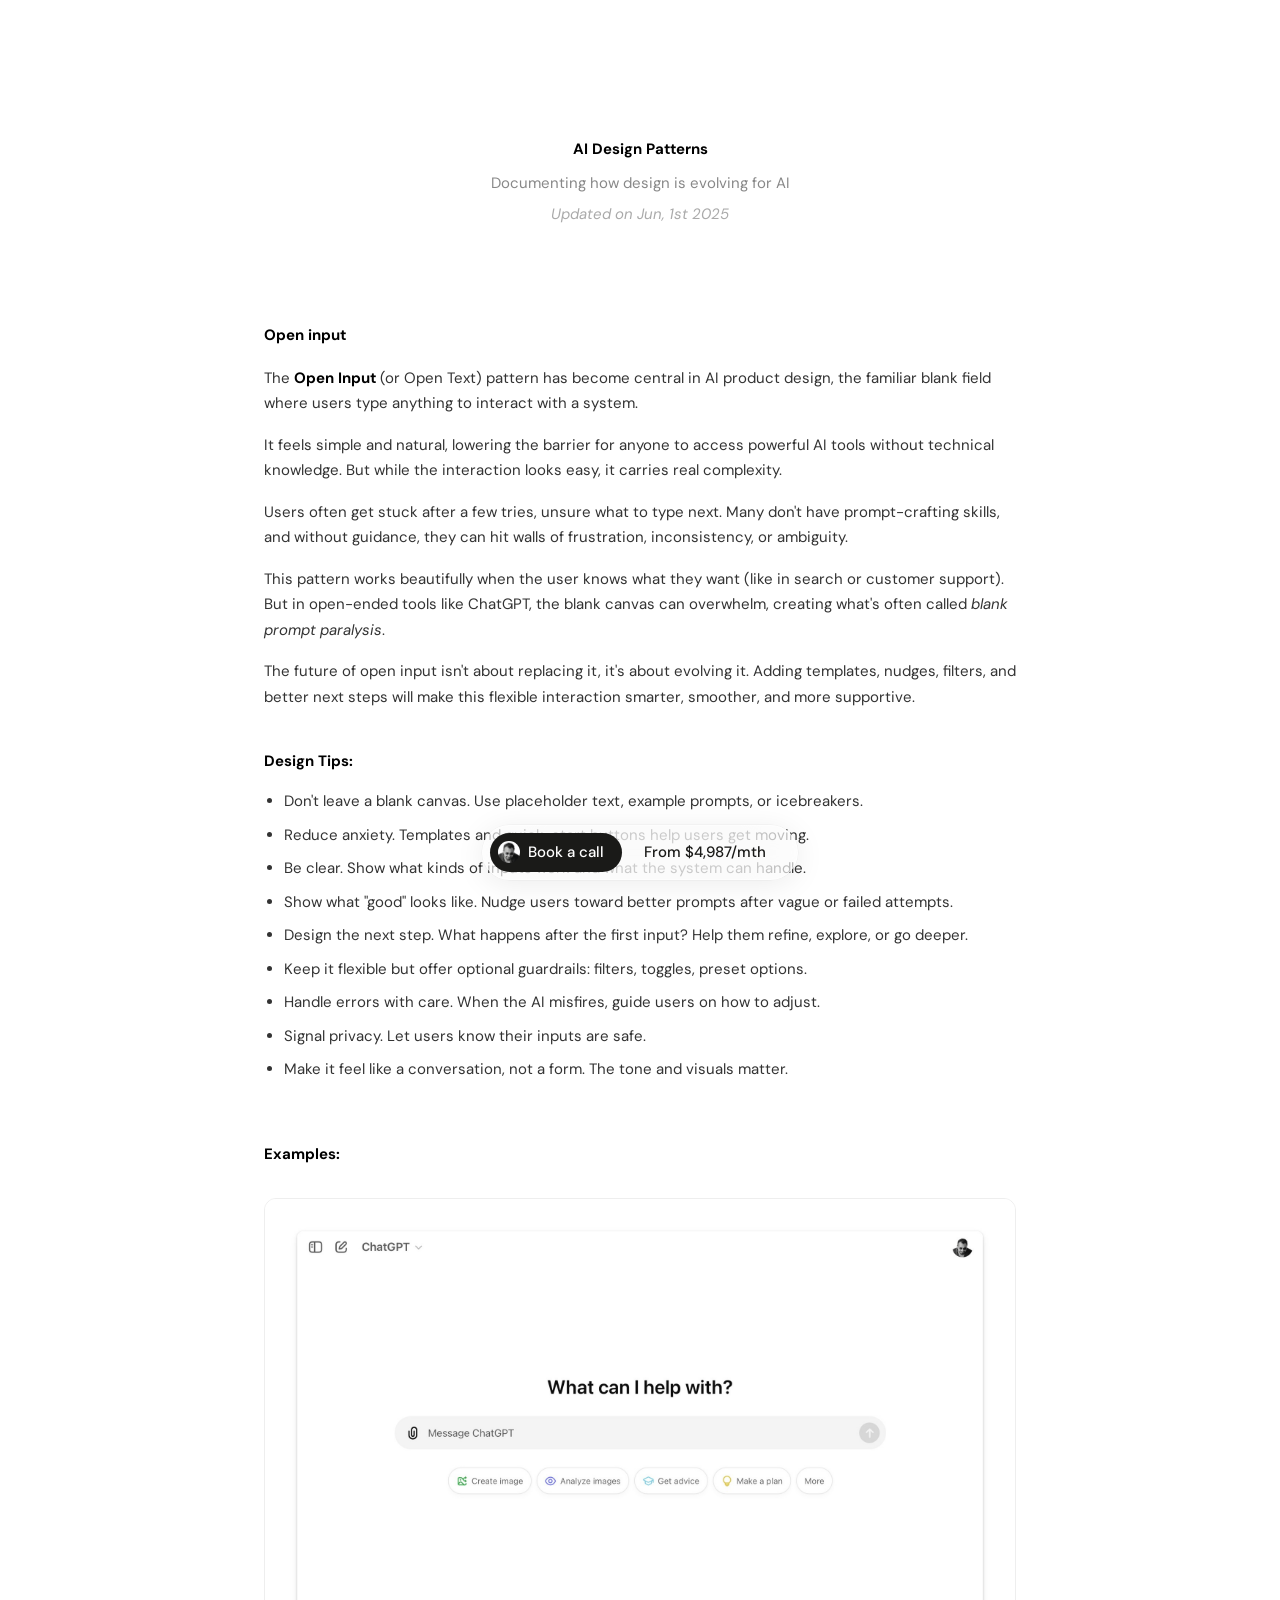
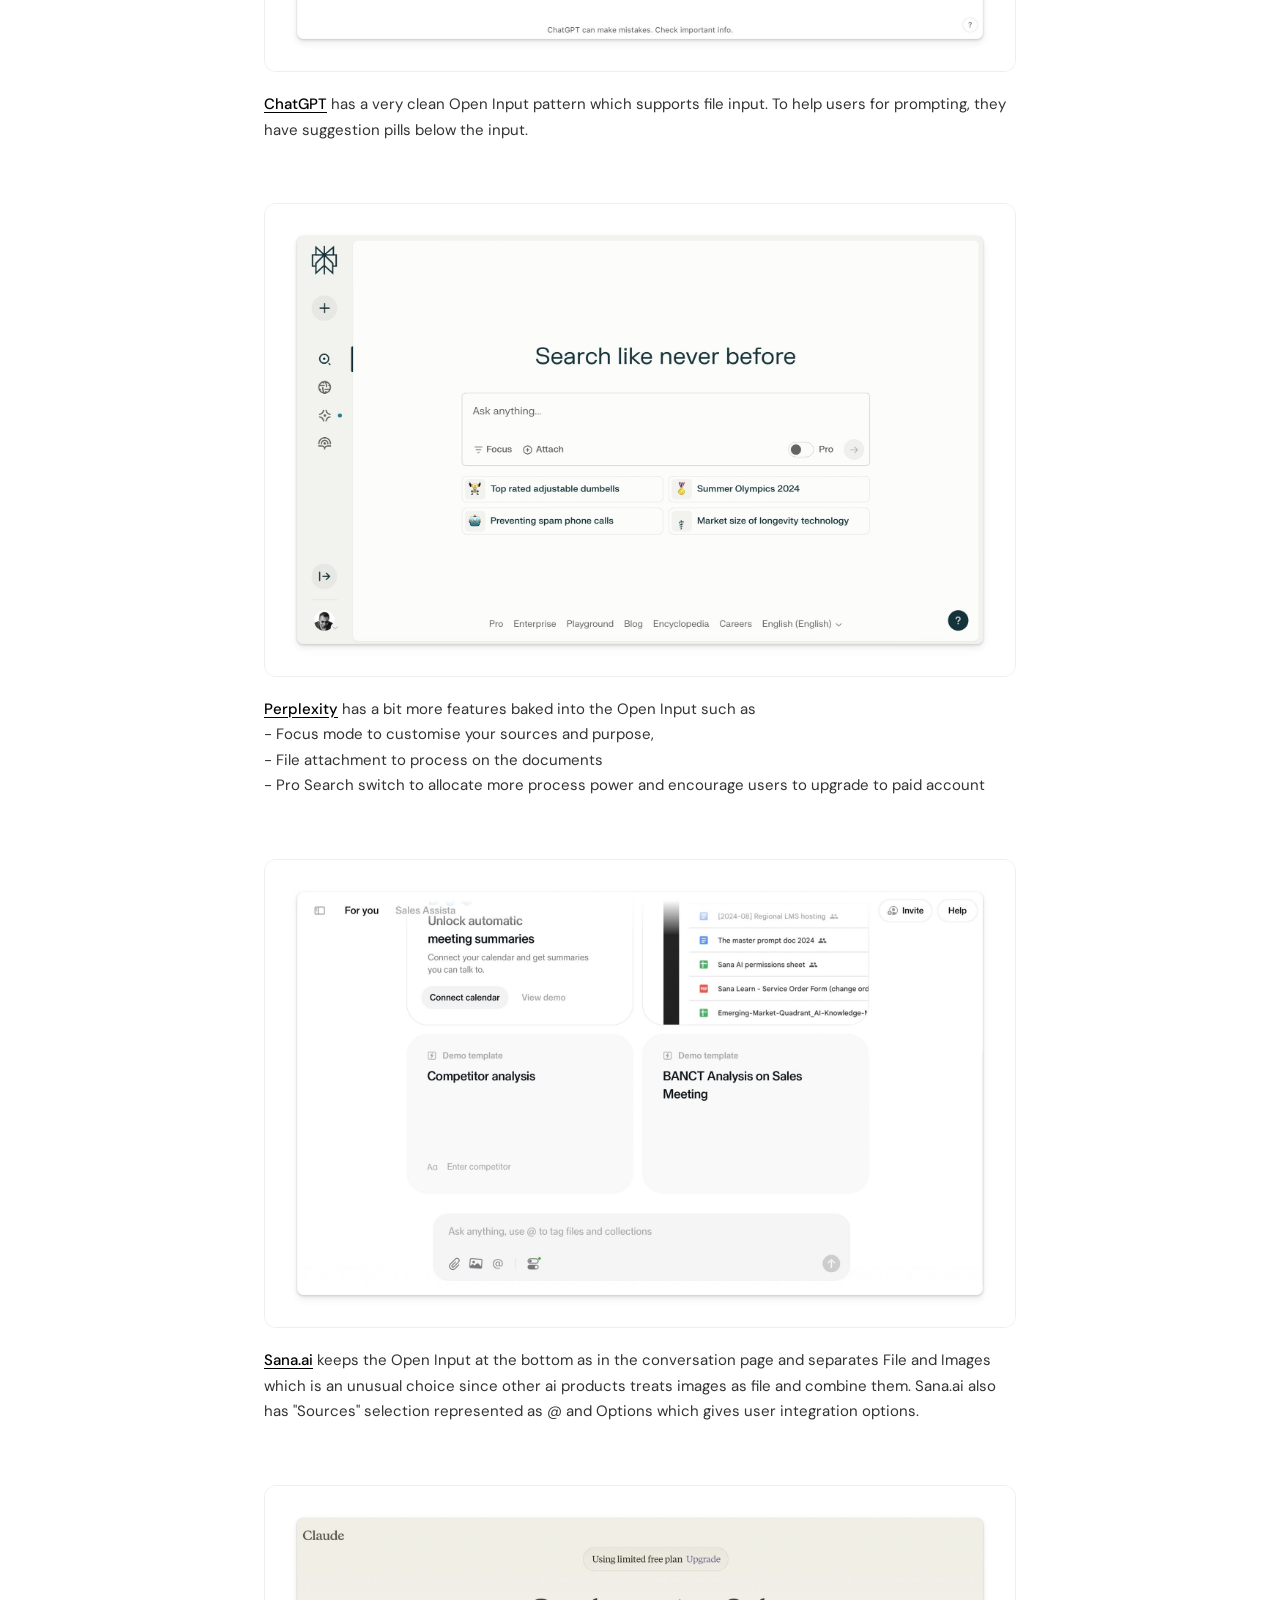
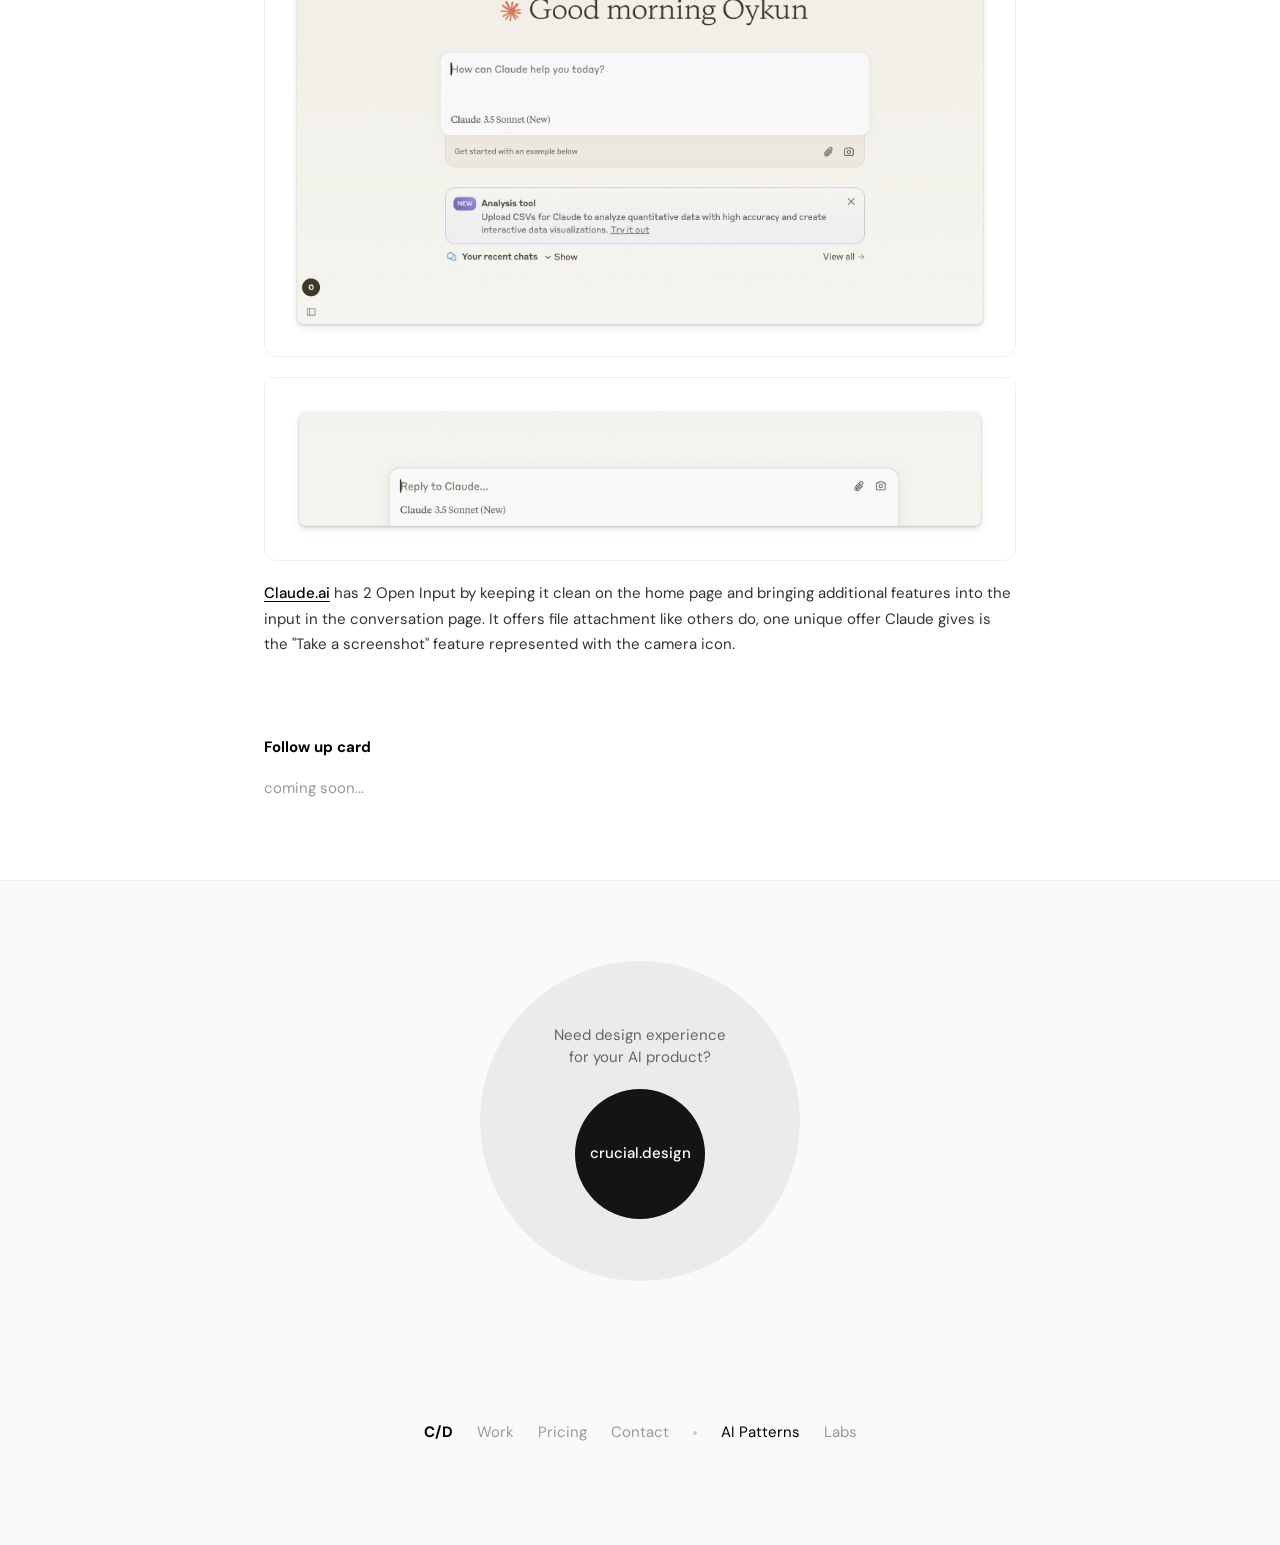
==== ai/index.html @ bb3d1899 "Add deck page and AI design patterns page - Create /deck with all 15 portfolio slides, pricing CTA, " ====
<!DOCTYPE html>
<html lang="en">
<head>
  <meta charset="UTF-8">
  <meta name="viewport" content="width=device-width, initial-scale=1.0">
  <title>AI Design Patterns — Crucial.Design</title>
  <meta name="description" content="Documenting how design is evolving for AI. Design patterns, tips, and examples from the best AI products.">

  <!-- Open Graph -->
  <meta property="og:title" content="AI Design Patterns — Crucial.Design">
  <meta property="og:description" content="Documenting how design is evolving for AI. Design patterns, tips, and examples from the best AI products.">
  <meta property="og:type" content="article">
  <meta property="og:url" content="https://crucial.design/ai">

  <!-- Twitter Card -->
  <meta name="twitter:card" content="summary_large_image">
  <meta name="twitter:title" content="AI Design Patterns — Crucial.Design">
  <meta name="twitter:description" content="Documenting how design is evolving for AI. Design patterns, tips, and examples from the best AI products.">

  <link rel="icon" type="image/jpeg" href="../images/avatar.jpg">

  <link rel="preconnect" href="https://fonts.googleapis.com">
  <link rel="preconnect" href="https://fonts.gstatic.com" crossorigin>
  <link href="https://fonts.googleapis.com/css2?family=DM+Sans:ital,opsz,wght@0,9..40,300;0,9..40,400;0,9..40,500;1,9..40,300;1,9..40,400;1,9..40,500&display=swap" rel="stylesheet">

  <link rel="stylesheet" href="../style.css">
  <link rel="stylesheet" href="../ai-patterns.css">
</head>
<body>

  <!-- ============ Navigation ============ -->
  <nav class="nav" id="nav">
    <div class="nav-inner">
      <a href="https://cal.com/crucialdesign/15min" target="_blank" rel="noopener" class="nav-cta-pill"><img src="../images/avatar.jpg" alt="" class="nav-avatar">Book a call</a>
      <a href="/#flow" class="nav-cta-pill nav-cta-secondary">From $4,987/mth</a>
    </div>
  </nav>

  <!-- ============ Article Header ============ -->
  <section class="article-hero">
    <div class="container-narrow">
      <h1 class="article-title fade-in">AI Design Patterns</h1>
      <p class="article-subtitle fade-in">Documenting how design is evolving for AI</p>
      <p class="article-date fade-in"><em>Updated on Jun, 1st 2025</em></p>
    </div>
  </section>

  <!-- ============ Article Content ============ -->
  <article class="article-content">
    <div class="container-mid">

      <!-- Open Input Pattern -->
      <section class="pattern-section fade-in">
        <h2 class="pattern-title">Open input</h2>

        <div class="pattern-body">
          <p>The <strong>Open Input</strong> (or Open Text) pattern has become central in AI product design, the familiar blank field where users type anything to interact with a system.</p>

          <p>It feels simple and natural, lowering the barrier for anyone to access powerful AI tools without technical knowledge. But while the interaction looks easy, it carries real complexity.</p>

          <p>Users often get stuck after a few tries, unsure what to type next. Many don't have prompt-crafting skills, and without guidance, they can hit walls of frustration, inconsistency, or ambiguity.</p>

          <p>This pattern works beautifully when the user knows what they want (like in search or customer support). But in open-ended tools like ChatGPT, the blank canvas can overwhelm, creating what's often called <em>blank prompt paralysis</em>.</p>

          <p>The future of open input isn't about replacing it, it's about evolving it. Adding templates, nudges, filters, and better next steps will make this flexible interaction smarter, smoother, and more supportive.</p>
        </div>

        <div class="pattern-tips">
          <h3 class="tips-title">Design Tips:</h3>
          <ul>
            <li>Don't leave a blank canvas. Use placeholder text, example prompts, or icebreakers.</li>
            <li>Reduce anxiety. Templates and quick-start buttons help users get moving.</li>
            <li>Be clear. Show what kinds of inputs work and what the system can handle.</li>
            <li>Show what "good" looks like. Nudge users toward better prompts after vague or failed attempts.</li>
            <li>Design the next step. What happens after the first input? Help them refine, explore, or go deeper.</li>
            <li>Keep it flexible but offer optional guardrails: filters, toggles, preset options.</li>
            <li>Handle errors with care. When the AI misfires, guide users on how to adjust.</li>
            <li>Signal privacy. Let users know their inputs are safe.</li>
            <li>Make it feel like a conversation, not a form. The tone and visuals matter.</li>
          </ul>
        </div>

        <div class="pattern-examples">
          <h3 class="examples-title">Examples:</h3>

          <div class="example-item fade-in">
            <div class="example-image">
              <img src="../images/ai/chatgpt.jpg" alt="ChatGPT Open Input interface" loading="lazy">
            </div>
            <p class="example-caption"><a href="https://chatgpt.com/" target="_blank" rel="noopener" class="example-link">ChatGPT</a> has a very clean Open Input pattern which supports file input. To help users for prompting, they have suggestion pills below the input.</p>
          </div>

          <div class="example-item fade-in">
            <div class="example-image">
              <img src="../images/ai/perplexity.jpg" alt="Perplexity Open Input interface" loading="lazy">
            </div>
            <p class="example-caption"><a href="https://www.perplexity.ai/" target="_blank" rel="noopener" class="example-link">Perplexity</a> has a bit more features baked into the Open Input such as
              <br>- Focus mode to customise your sources and purpose,
              <br>- File attachment to process on the documents
              <br>- Pro Search switch to allocate more process power and encourage users to upgrade to paid account</p>
          </div>

          <div class="example-item fade-in">
            <div class="example-image">
              <img src="../images/ai/sana.jpg" alt="Sana.ai Open Input interface" loading="lazy">
            </div>
            <p class="example-caption"><a href="https://sana.ai/" target="_blank" rel="noopener" class="example-link">Sana.ai</a> keeps the Open Input at the bottom as in the conversation page and separates File and Images which is an unusual choice since other ai products treats images as file and combine them. Sana.ai also has "Sources" selection represented as @ and Options which gives user integration options.</p>
          </div>

          <div class="example-item fade-in">
            <div class="example-image">
              <img src="../images/ai/claude-home.jpg" alt="Claude.ai home page Open Input" loading="lazy">
            </div>
            <div class="example-image">
              <img src="../images/ai/claude-conversation.jpg" alt="Claude.ai conversation page Open Input" loading="lazy">
            </div>
            <p class="example-caption"><a href="https://claude.ai/" target="_blank" rel="noopener" class="example-link">Claude.ai</a> has 2 Open Input by keeping it clean on the home page and bringing additional features into the input in the conversation page. It offers file attachment like others do, one unique offer Claude gives is the "Take a screenshot" feature represented with the camera icon.</p>
          </div>
        </div>
      </section>

      <!-- Follow up card -->
      <section class="pattern-section fade-in">
        <h2 class="pattern-title">Follow up card</h2>
        <p class="pattern-coming-soon">coming soon...</p>
      </section>

    </div>
  </article>

  <!-- ============ CTA Circle ============ -->
  <section class="ai-cta">
    <div class="ai-cta-circle fade-in">
      <p class="ai-cta-text">Need design experience<br>for your AI product?</p>
      <a href="/" class="ai-cta-button">crucial.design</a>
    </div>
  </section>

  <!-- ============ Footer Nav ============ -->
  <footer class="ai-footer">
    <div class="ai-footer-inner fade-in">
      <a href="/" class="ai-footer-link ai-footer-logo">C/D</a>
      <a href="/#work" class="ai-footer-link">Work</a>
      <a href="/#flow" class="ai-footer-link">Pricing</a>
      <a href="https://cal.com/crucialdesign/15min" target="_blank" rel="noopener" class="ai-footer-link">Contact</a>
      <span class="ai-footer-separator"></span>
      <a href="/ai" class="ai-footer-link ai-footer-active">AI Patterns</a>
      <a href="/" class="ai-footer-link">Labs</a>
    </div>
  </footer>

  <script src="../main.js"></script>

</body>
</html>
---- style.css ----
/* ========================================
   Reset & Base
   ======================================== */
*, *::before, *::after {
  margin: 0;
  padding: 0;
  box-sizing: border-box;
}

h1, h2, h3, h4, h5, h6 {
  font-size: inherit;
  font-weight: inherit;
}

html {
  scroll-behavior: smooth;
  -webkit-font-smoothing: antialiased;
  -moz-osx-font-smoothing: grayscale;
  overflow-x: hidden;
}

body {
  font-family: 'DM Sans', -apple-system, BlinkMacSystemFont, sans-serif;
  font-size: 15px;
  line-height: 1.55;
  color: #1A1A18;
  background-color: #fff;
}

img {
  display: block;
  max-width: 100%;
  height: auto;
}

a {
  color: inherit;
  text-decoration: none;
}

/* ========================================
   Layout
   ======================================== */
.container-narrow {
  max-width: 600px;
  margin: 0 auto;
  padding: 0 24px;
}

.container-wide {
  max-width: 1100px;
  margin: 0 auto;
  padding: 0 24px;
}

.container-mid {
  max-width: 800px;
  margin: 0 auto;
  padding: 0 24px;
}


/* ========================================
   Typography
   ======================================== */
.section-label {
  text-transform: uppercase;
  letter-spacing: 0.12em;
  color: #999;
  margin-bottom: 20px;
}

.section-heading {
  font-weight: 700;
  line-height: 1.7;
  margin-bottom: 16px;
}

.muted {
  color: #777;
}

.accent {
  color: #C8451B;
}

/* ========================================
   Divider
   ======================================== */
.divider {
  border: none;
  border-top: 1px solid #eee;
  margin: 0;
}

/* ========================================
   Scroll Animation
   ======================================== */
.fade-in {
  opacity: 0;
  transform: translateY(8px);
  transition: opacity 0.8s ease, transform 0.8s ease;
}

.fade-in.visible {
  opacity: 1;
  transform: translateY(0);
}

/* ========================================
   Navigation
   ======================================== */
.nav {
  position: fixed;
  bottom: 20px;
  left: 50%;
  transform: translateX(-50%);
  z-index: 100;
  background: rgba(255, 255, 255, 0.55);
  backdrop-filter: blur(40px) saturate(180%);
  -webkit-backdrop-filter: blur(40px) saturate(180%);
  border: 1px solid rgba(255, 255, 255, 0.45);
  border-radius: 100px;
  box-shadow:
    0 0 0 0.5px rgba(0, 0, 0, 0.05),
    0 4px 30px rgba(0, 0, 0, 0.08);
  transition: transform 0.4s ease, opacity 0.4s ease;
}

.nav-hidden {
  transform: translateX(-50%) translateY(calc(100% + 40px));
  opacity: 0;
  pointer-events: none;
}

.nav-inner {
  padding: 7px;
  display: flex;
  align-items: center;
  gap: 4px;
}

.nav-avatar {
  width: 22px;
  height: 22px;
  border-radius: 50%;
  margin-right: 8px;
  vertical-align: middle;
}

.nav-cta-pill {
  padding: 8px 18px 8px 8px;
  background: #1A1A18;
  color: #fff;
  border-radius: 100px;
  transition: opacity 0.2s ease;
  white-space: nowrap;
  display: inline-flex;
  align-items: center;
  font-weight: 500;
  flex-shrink: 0;
}

.nav-cta-pill:hover {
  opacity: 0.85;
}

.nav-cta-secondary {
  background: transparent;
  color: #1A1A18;
  padding: 8px 24px 8px 18px;
}

.nav-cta-secondary:hover {
  opacity: 0.6;
}

/* ========================================
   Hero
   ======================================== */
.hero {
  padding: 180px 0 140px;
}

.hero-image {
  margin-top: 120px;
  max-width: 800px;
}

.hero-image img {
  width: 100%;
  border-radius: 12px;
}

.hero-label {
  color: #000;
  margin-bottom: 20px;
}

.hero-headline {
  font-weight: 700;
  line-height: 1.45;
  margin-bottom: 20px;
  color: #000;
}

.hero-headline em {
  font-style: italic;
}

.hero-sub {
  line-height: 1.45;
  color: #000;
  margin-bottom: 20px;
}

.btn-primary {
  display: inline-block;
  padding: 12px 32px;
  background: #1A1A18;
  color: #fff;
  font-family: inherit;
  border: 1px solid #1A1A18;
  border-radius: 100px;
  cursor: pointer;
  transition: opacity 0.2s ease;
}

.btn-primary:hover {
  opacity: 0.85;
}

.btn-secondary {
  display: inline-block;
  padding: 12px 32px;
  background: transparent;
  color: #555;
  font-family: inherit;
  border: 1px solid #ddd;
  border-radius: 100px;
  cursor: pointer;
  transition: border-color 0.2s ease, color 0.2s ease;
}

.btn-secondary:hover {
  border-color: #1A1A18;
  color: #1A1A18;
}

.btn-accent {
  display: inline-block;
  padding: 12px 32px;
  background: #C8451B;
  color: #fff;
  font-family: inherit;
  border: 1px solid #C8451B;
  border-radius: 100px;
  cursor: pointer;
  transition: opacity 0.2s ease;
}

.btn-accent:hover {
  opacity: 0.85;
}

.hero-byline {
  color: #888;
  font-style: italic;
  margin-top: 12px;
  line-height: 1.5;
}

.hero-avatar {
  display: block;
  margin-top: 32px;
}

.hero-avatar img {
  width: 56px;
  height: 56px;
  border-radius: 50%;
  transition: transform 0.3s ease;
}

.hero-avatar:hover img {
  transform: scale(1.1) rotate(3deg);
}

.hero-byline a {
  color: #888;
  text-decoration: underline;
  text-underline-offset: 3px;
  transition: color 0.2s ease;
}

.hero-byline a:hover {
  color: #1A1A18;
}

/* ========================================
   Selected Work
   ======================================== */
.work {
  padding: 120px 0;
}

.work-intro {
  margin-bottom: 100px;
}

.project {
  margin-bottom: 120px;
}

.project:last-child {
  margin-bottom: 0;
}

.project-info {
  max-width: 600px;
  margin: 0 auto 40px;
  padding: 0 24px;
}

.project-info p {
  color: #555;
  line-height: 1.7;
}

.project-info strong {
  font-weight: 700;
  color: #1A1A18;
}

.project-info strong a {
  text-decoration: underline;
  text-underline-offset: 3px;
}

/* Project image card */
.project-card {
  max-width: 1100px;
  margin: 0 auto;
  padding: 0 24px;
}

.project-card-inner {
  display: flex;
  flex-direction: column;
  gap: 40px;
}

.project-card-inner img {
  width: 100%;
  border-radius: 12px;
}

.others-intro {
  color: #999;
  margin-bottom: 12px;
}

.others-intro strong {
  color: #1A1A18;
  font-weight: 700;
}

/* ========================================
   Flow / How I Work
   ======================================== */
.flow {
  padding: 120px 0;
}

.flow-timeline {
  position: relative;
}

.flow-step {
  display: flex;
  gap: 20px;
  padding-bottom: 24px;
  position: relative;
}

.flow-step:last-child {
  padding-bottom: 0;
}

.flow-step::before {
  content: '';
  position: absolute;
  left: 3px;
  top: 0;
  bottom: 0;
  width: 1px;
  background: #ddd;
}

.flow-step:first-child::before {
  top: 38px;
}

.flow-step:last-child::before {
  bottom: auto;
  height: 38px;
}

.flow-dot {
  width: 7px;
  height: 7px;
  border-radius: 50%;
  background: #000;
  flex-shrink: 0;
  margin-top: 35px;
  position: relative;
  z-index: 1;
}

.flow-card {
  flex: 1;
  padding: 28px 0;
}

.flow-plan-box {
  border: 1px solid #ddd;
  border-radius: 12px;
  padding: 24px 28px;
  margin-bottom: 12px;
}

.flow-plan-box:first-of-type {
  margin-top: 8px;
}

.flow-plan-box:last-of-type {
  margin-bottom: 0;
}

.flow-title {
  color: #000;
  font-weight: 400;
  margin-bottom: 40px;
  line-height: 1.55;
}

.flow-name {
  font-weight: 700;
  color: #000;
  margin-bottom: 8px;
}

.flow-body {
  color: #000;
  line-height: 1.55;
}

.flow-body p {
  margin-bottom: 8px;
}

.flow-body p:last-child {
  margin-bottom: 0;
}

.flow-cta {
  margin-top: 20px;
}

.flow-good-for {
  margin-top: 16px;
  color: #888;
  font-style: italic;
}

.flow-optional {
  color: #888;
  font-style: italic;
}

.final-cta .flow-step:last-child::after {
  content: '';
  position: absolute;
  left: 2px;
  top: 46px;
  width: 2px;
  height: 80px;
  background: repeating-linear-gradient(
    to bottom,
    #ddd 0px,
    #ddd 4px,
    transparent 4px,
    transparent 8px
  );
  mask-image: linear-gradient(to bottom, black, transparent);
  -webkit-mask-image: linear-gradient(to bottom, black, transparent);
}

/* Plan options within flow card */
.flow-plans {
  margin-top: 16px;
}

.flow-plan {
  padding: 20px 0;
  border-bottom: 1px dashed #eee;
}

.flow-plan:first-child {
  padding-top: 0;
}

.flow-plan:last-child {
  border-bottom: none;
  padding-bottom: 0;
}

.flow-plan-header {
  display: flex;
  justify-content: space-between;
  align-items: baseline;
  margin-bottom: 4px;
}

.flow-plan-name {
  font-weight: 700;
  color: #000;
}

.flow-plan-price {
  font-weight: 700;
  color: #000;
}

.flow-plan-desc {
  color: #000;
  margin-bottom: 12px;
}

.flow-plan-subtle {
  color: #000;
}

.flow-link {
  color: #000;
  text-decoration: underline;
  text-underline-offset: 3px;
  transition: color 0.2s ease;
}

.flow-link:hover {
  color: #555;
}

.flow-note {
  margin-top: 20px;
  color: #888;
  font-style: italic;
}

.flow-oneoff {
  margin-top: 24px;
  color: #1A1A18;
}

/* ========================================
   Final CTA
   ======================================== */
.final-cta {
  padding: 120px 0 180px;
}

.final-cta .section-heading {
  margin-bottom: 12px;
}

.final-cta-sub {
  color: #777;
  line-height: 1.7;
  margin-bottom: 40px;
}

.final-cta-buttons {
  display: flex;
  gap: 16px;
  flex-wrap: wrap;
  margin-bottom: 32px;
}

.final-cta-contact {
  color: #999;
}

.final-cta-contact a {
  color: #777;
  text-decoration: underline;
  text-underline-offset: 3px;
  transition: color 0.2s ease;
}

.final-cta-contact a:hover {
  color: #1A1A18;
}

/* ========================================
   Footer
   ======================================== */
.footer {
  padding: 80px 0 100px;
}

.footer-inner {
  max-width: 600px;
  margin: 0 auto;
  padding: 0 24px 0 51px;
}

.footer-bio {
  max-width: 360px;
}

.footer-bio p {
  margin-bottom: 16px;
}

.footer-bio p:last-child {
  margin-bottom: 0;
}

.footer-avatar {
  display: block;
  margin-top: 32px;
}

.footer-avatar img {
  width: 56px;
  height: 56px;
  border-radius: 50%;
  transition: transform 0.3s ease;
}

.footer-avatar:hover img {
  transform: scale(1.1) rotate(3deg);
}

.footer-name {
  margin-top: 16px;
  line-height: 1.55;
}

.footer-links {
  display: flex;
  gap: 24px;
  margin-top: 24px;
}

.footer-links a {
  color: #888;
  transition: color 0.2s ease;
}

.footer-links a:hover {
  color: #1A1A18;
}

/* ========================================
   Responsive
   ======================================== */
@media (max-width: 768px) {
  .nav-inner {
    padding: 7px 14px 7px 7px;
  }

  .footer-inner {
    padding: 0 24px;
  }

  .footer-links {
    flex-wrap: wrap;
  }

  .hero {
    padding: 120px 0 100px;
  }

  .pricing-cards {
    grid-template-columns: 1fr;
  }

  .phase {
    gap: 20px;
  }

  .final-cta-buttons {
    flex-direction: column;
    align-items: center;
  }

  .final-cta-buttons .btn-accent,
  .final-cta-buttons .btn-secondary {
    width: 100%;
    max-width: 280px;
    text-align: center;
  }

}
---- ai-patterns.css ----
/* ========================================
   AI Design Patterns - Article Page
   ======================================== */

/* Article Hero */
.article-hero {
  padding: 140px 0 60px;
  text-align: center;
}

.article-title {
  font-weight: 700;
  line-height: 1.3;
  color: #000;
  margin-bottom: 12px;
}

.article-subtitle {
  color: #888;
  margin-bottom: 8px;
}

.article-date {
  color: #aaa;
}

/* Article Content */
.article-content {
  padding: 40px 0 80px;
}

.pattern-section {
  margin-bottom: 80px;
}

.pattern-section:last-child {
  margin-bottom: 0;
}

.pattern-title {
  font-weight: 700;
  line-height: 1.3;
  color: #000;
  margin-bottom: 20px;
}

.pattern-body p {
  color: #333;
  line-height: 1.7;
  margin-bottom: 16px;
}

.pattern-body p:last-child {
  margin-bottom: 0;
}

.pattern-body strong {
  font-weight: 700;
  color: #000;
}

.pattern-body em {
  font-style: italic;
}

.pattern-coming-soon {
  color: #999;
}

/* Design Tips */
.pattern-tips {
  margin-top: 40px;
}

.tips-title {
  font-weight: 700;
  color: #000;
  margin-bottom: 16px;
}

.pattern-tips ul {
  list-style: disc;
  padding-left: 20px;
}

.pattern-tips li {
  color: #333;
  line-height: 1.7;
  margin-bottom: 8px;
}

.pattern-tips li:last-child {
  margin-bottom: 0;
}

/* Examples */
.pattern-examples {
  margin-top: 60px;
}

.examples-title {
  font-weight: 700;
  color: #000;
  margin-bottom: 32px;
}

.example-item {
  margin-bottom: 60px;
}

.example-item:last-child {
  margin-bottom: 0;
}

.example-image {
  margin-bottom: 20px;
}

.example-image img {
  width: 100%;
  border-radius: 12px;
  border: 1px solid #eee;
}

.example-caption {
  color: #333;
  line-height: 1.7;
}

.example-link {
  color: #000;
  text-decoration: underline;
  text-underline-offset: 3px;
  font-weight: 500;
  transition: color 0.2s ease;
}

.example-link:hover {
  color: #555;
}

/* CTA Circle */
.ai-cta {
  padding: 80px 0 100px;
  border-top: 1px solid #eee;
  background: #fafafa;
}

.ai-cta-circle {
  width: 320px;
  height: 320px;
  border-radius: 50%;
  background: #ebebeb;
  margin: 0 auto;
  display: flex;
  flex-direction: column;
  align-items: center;
  justify-content: center;
  gap: 20px;
  text-align: center;
}

.ai-cta-text {
  color: #666;
  line-height: 1.5;
}

.ai-cta-button {
  display: inline-flex;
  align-items: center;
  justify-content: center;
  width: 130px;
  height: 130px;
  border-radius: 50%;
  background: #141414;
  color: #fff;
  font-weight: 500;
  transition: opacity 0.2s ease;
}

.ai-cta-button:hover {
  opacity: 0.85;
}

/* Footer Nav */
.ai-footer {
  padding: 40px 0 100px;
  background: #fafafa;
}

.ai-footer-inner {
  display: flex;
  align-items: center;
  justify-content: center;
  gap: 24px;
  flex-wrap: wrap;
}

.ai-footer-link {
  color: #999;
  transition: color 0.2s ease;
}

.ai-footer-link:hover {
  color: #000;
}

.ai-footer-logo {
  font-weight: 700;
  color: #000;
}

.ai-footer-active {
  color: #000;
}

.ai-footer-separator {
  width: 4px;
  height: 4px;
  border-radius: 50%;
  background: #ccc;
}

/* ========================================
   Responsive
   ======================================== */
@media (max-width: 768px) {
  .article-hero {
    padding: 100px 0 40px;
  }

  .ai-cta-circle {
    width: 260px;
    height: 260px;
  }

  .ai-cta-button {
    width: 110px;
    height: 110px;
  }

  .ai-footer {
    padding: 40px 24px 120px;
  }

  .ai-footer-inner {
    gap: 16px;
  }
}
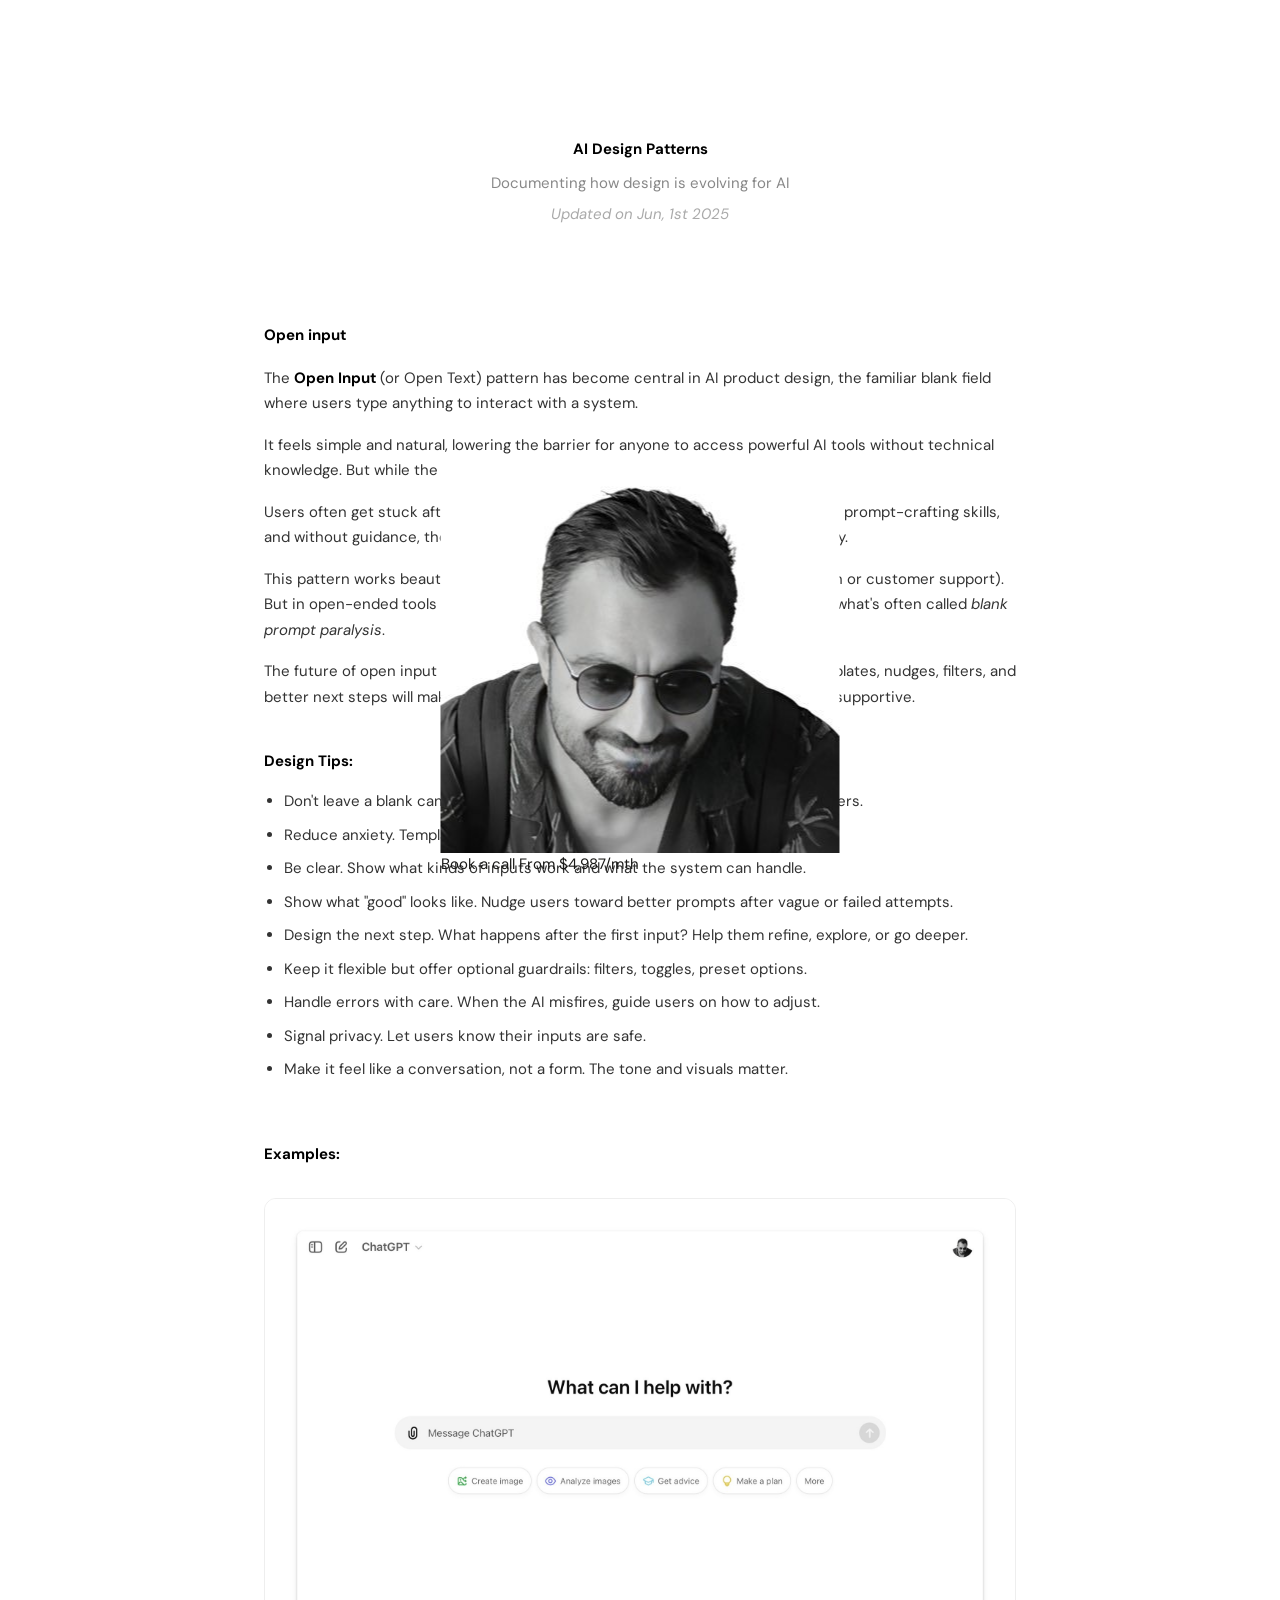
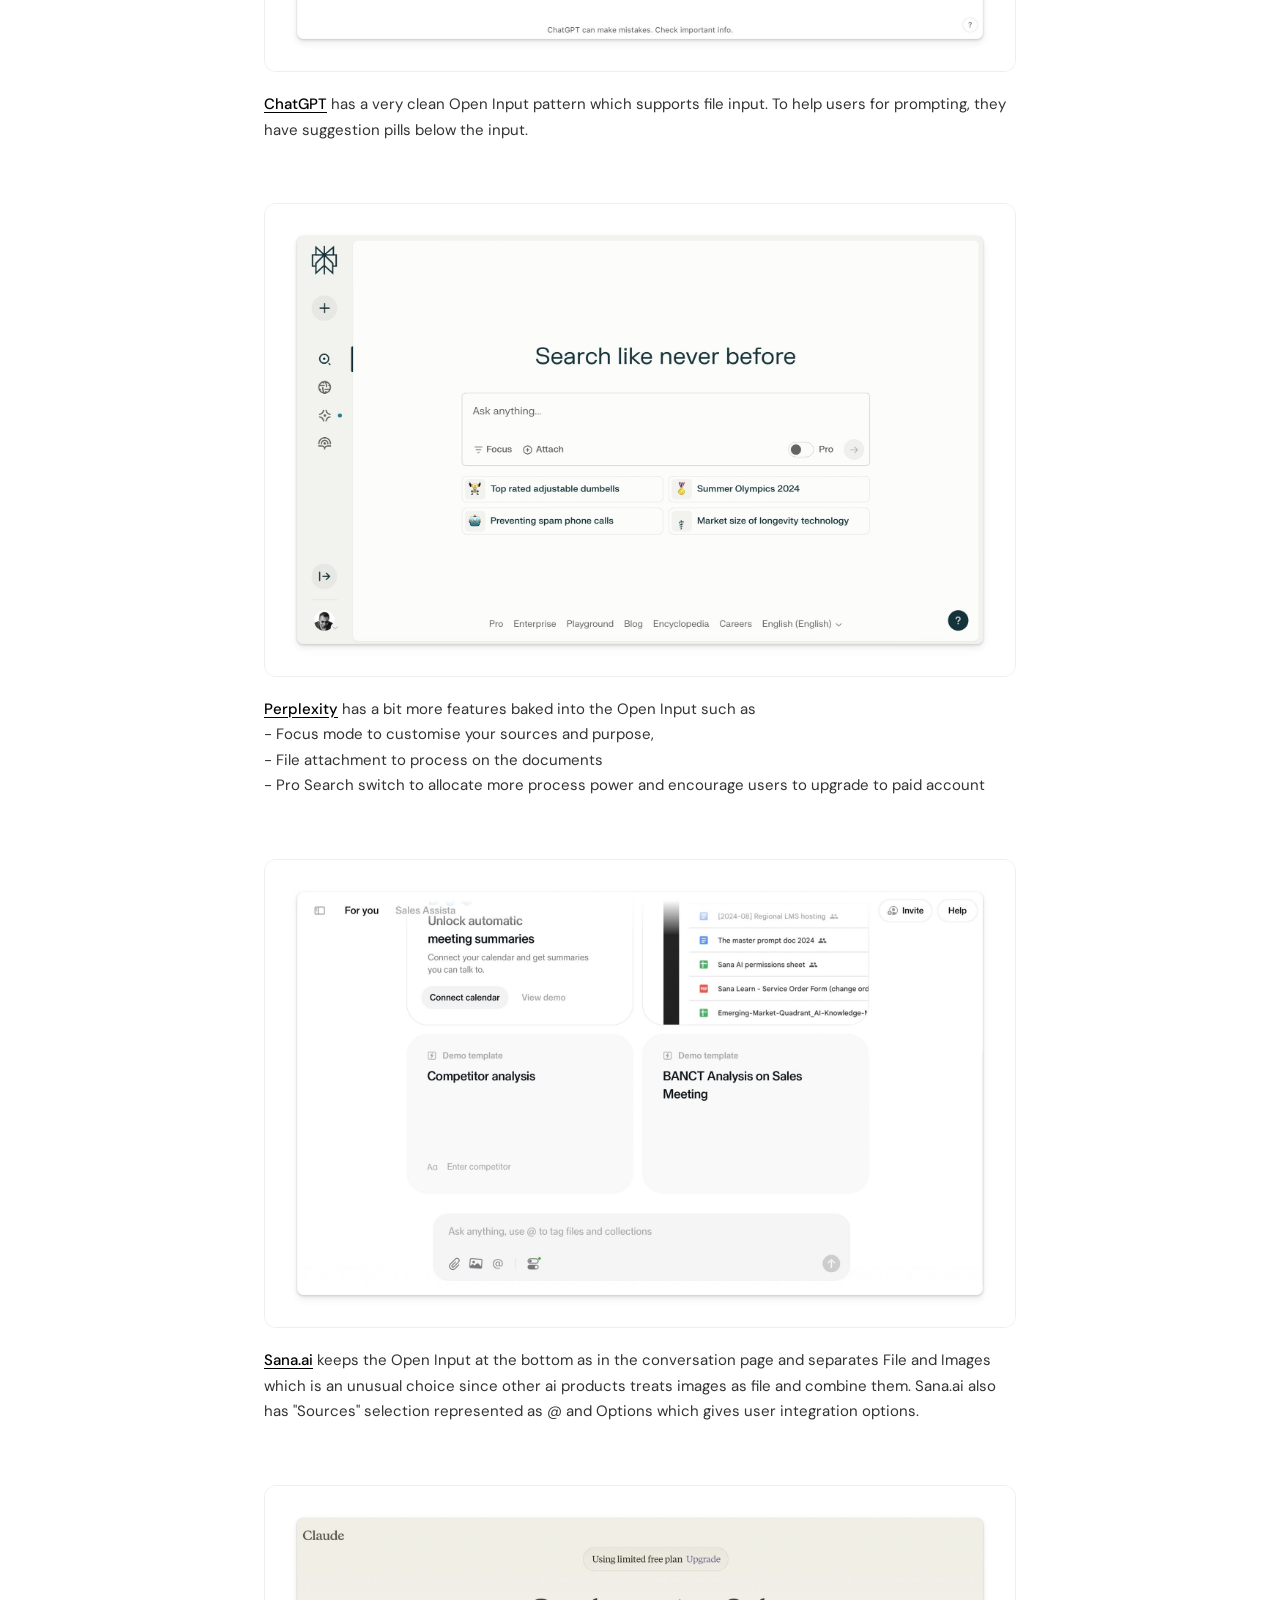
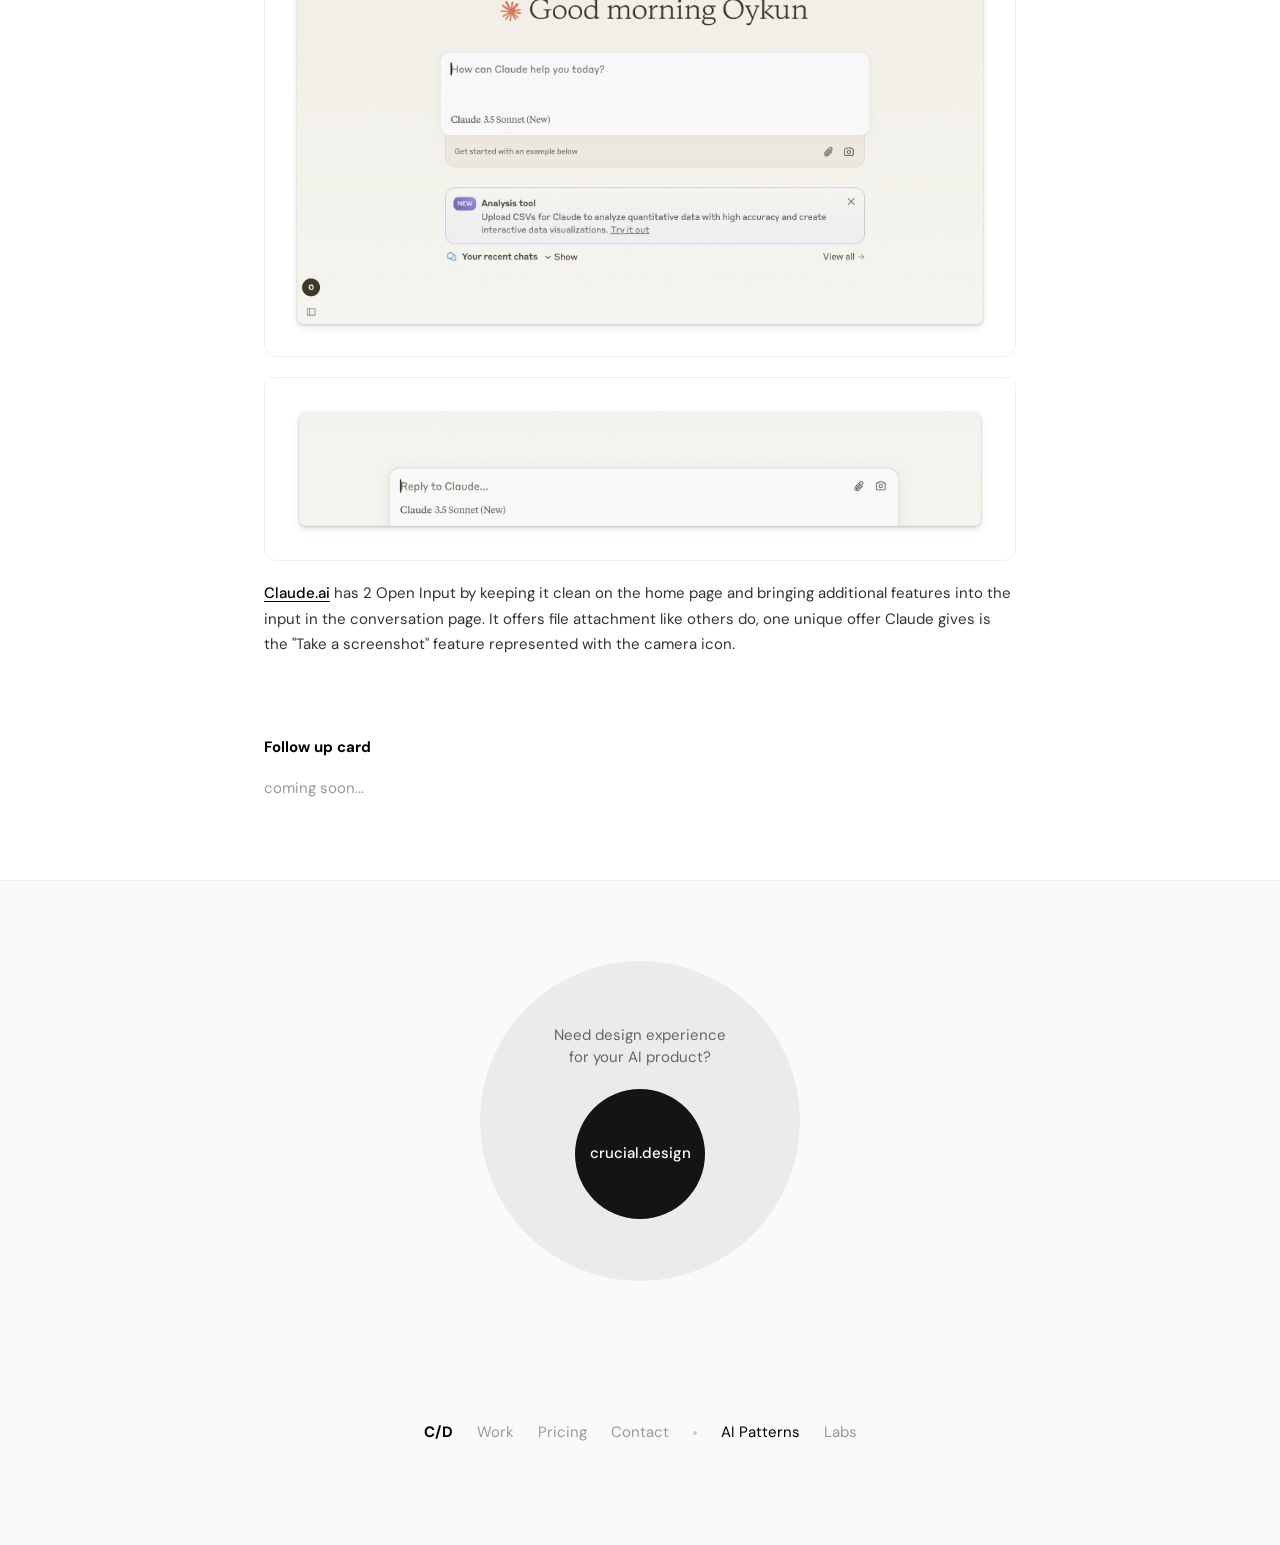
==== commit 56b0734d: "Add Google Analytics (G-3W3DC31QMG) to all HTML pages Co-Authored-By: Claude Sonnet 4.6 <noreply@ant" ====
--- a/ai/index.html
+++ b/ai/index.html
@@ -1,6 +1,14 @@
 <!DOCTYPE html>
 <html lang="en">
 <head>
+  <!-- Google tag (gtag.js) -->
+  <script async src="https://www.googletagmanager.com/gtag/js?id=G-3W3DC31QMG"></script>
+  <script>
+    window.dataLayer = window.dataLayer || [];
+    function gtag(){dataLayer.push(arguments);}
+    gtag('js', new Date());
+    gtag('config', 'G-3W3DC31QMG');
+  </script>
   <meta charset="UTF-8">
   <meta name="viewport" content="width=device-width, initial-scale=1.0">
   <title>AI Design Patterns — Crucial.Design</title>
--- a/style.css
+++ b/style.css
@@ -108,78 +108,171 @@
 }
 
 /* ========================================
-   Navigation
+   Navigation — trigger pill (bottom-center)
    ======================================== */
 .nav {
   position: fixed;
-  bottom: 20px;
+  bottom: 24px;
   left: 50%;
   transform: translateX(-50%);
   z-index: 100;
-  background: rgba(255, 255, 255, 0.55);
-  backdrop-filter: blur(40px) saturate(180%);
-  -webkit-backdrop-filter: blur(40px) saturate(180%);
-  border: 1px solid rgba(255, 255, 255, 0.45);
-  border-radius: 100px;
-  box-shadow:
-    0 0 0 0.5px rgba(0, 0, 0, 0.05),
-    0 4px 30px rgba(0, 0, 0, 0.08);
   transition: transform 0.4s ease, opacity 0.4s ease;
 }
 
 .nav-hidden {
-  transform: translateX(-50%) translateY(calc(100% + 40px));
+  transform: translateX(-50%) translateY(calc(100% + 48px));
   opacity: 0;
   pointer-events: none;
 }
 
-.nav-inner {
-  padding: 7px;
+/* ========================================
+   Nav Pod — single morphing element
+   Click makes the circle resize larger (bottom anchored)
+   ======================================== */
+.nav-pod {
+  position: relative;
+  width: 72px;
+  height: 72px;
   display: flex;
   align-items: center;
-  gap: 4px;
-}
-
-.nav-avatar {
-  width: 22px;
-  height: 22px;
+  justify-content: center;
   border-radius: 50%;
-  margin-right: 8px;
-  vertical-align: middle;
-}
-
-.nav-cta-pill {
-  padding: 8px 18px 8px 8px;
-  background: #1A1A18;
   color: #fff;
-  border-radius: 100px;
-  transition: opacity 0.2s ease;
-  white-space: nowrap;
+  background: rgba(0, 0, 0, 0.55);
+  backdrop-filter: blur(24px) saturate(160%);
+  -webkit-backdrop-filter: blur(24px) saturate(160%);
+  box-shadow: 0 8px 24px rgba(0, 0, 0, 0.22);
+  cursor: pointer;
+  overflow: hidden;
+  transition:
+    width 0.45s cubic-bezier(0.22, 1, 0.36, 1),
+    height 0.45s cubic-bezier(0.22, 1, 0.36, 1);
+}
+
+.nav-pod.is-open {
+  width: 320px;
+  height: 320px;
+  cursor: default;
+}
+
+.nav-trigger-canvas {
+  position: absolute;
+  width: 56px;
+  height: 56px;
+  display: block;
+  pointer-events: none;
+  opacity: 1;
+  transition: opacity 0.25s ease;
+}
+
+.nav-pod.is-open .nav-trigger-canvas {
+  opacity: 0;
+  pointer-events: none;
+}
+
+.nav-pod-body {
+  position: absolute;
+  inset: 0;
+  display: flex;
+  flex-direction: column;
+  align-items: center;
+  justify-content: center;
+  gap: 14px;
+  padding: 40px;
+  opacity: 0;
+  pointer-events: none;
+  transition: opacity 0.25s ease 0.2s;
+}
+
+.nav-pod.is-open .nav-pod-body {
+  opacity: 1;
+  pointer-events: auto;
+}
+
+.nav-pod-headline {
+  font-size: 14px;
+  line-height: 1.4;
+  font-weight: 500;
+  color: rgba(255, 255, 255, 0.85);
+  text-align: center;
+  margin: 0 0 4px;
+  max-width: 220px;
+}
+
+/* Booking pill */
+.nav-panel-booking {
   display: inline-flex;
   align-items: center;
+  gap: 12px;
+  padding: 7px 18px 7px 7px;
+  border-radius: 999px;
+  background: rgba(0, 0, 0, 0.35);
+  border: 0.5px solid rgba(255, 255, 255, 0.14);
+  color: #fff;
+  transition: background 0.2s ease, border-color 0.2s ease, transform 0.2s ease;
+  box-shadow:
+    inset 0 1px 0 rgba(255, 255, 255, 0.12),
+    0 4px 12px rgba(0, 0, 0, 0.25);
+}
+
+.nav-panel-booking:hover {
+  background: rgba(0, 0, 0, 0.5);
+  border-color: rgba(255, 255, 255, 0.2);
+}
+
+.nav-panel-booking-logo {
+  width: 38px;
+  height: 38px;
+  border-radius: 50%;
+  overflow: hidden;
+  flex-shrink: 0;
+  background: #000;
+}
+
+.nav-panel-booking-logo img {
+  width: 100%;
+  height: 100%;
+  object-fit: cover;
+}
+
+.nav-panel-booking-text {
+  min-width: 0;
+  text-align: left;
+}
+
+.nav-panel-booking-title {
+  font-size: 13px;
+  font-weight: 600;
+  color: #fff;
+  margin-bottom: 1px;
+}
+
+.nav-panel-booking-sub {
+  font-size: 11px;
+  color: rgba(255, 255, 255, 0.55);
+}
+
+/* Email link */
+.nav-panel-email {
+  display: inline-block;
+  font-size: 13px;
   font-weight: 500;
-  flex-shrink: 0;
-}
-
-.nav-cta-pill:hover {
-  opacity: 0.85;
-}
-
-.nav-cta-secondary {
-  background: transparent;
-  color: #1A1A18;
-  padding: 8px 24px 8px 18px;
-}
-
-.nav-cta-secondary:hover {
-  opacity: 0.6;
+  color: rgba(255, 255, 255, 0.85);
+  padding: 2px 4px;
+  border-bottom: 1px solid rgba(255, 255, 255, 0.25);
+  transition: color 0.2s ease, border-color 0.2s ease;
+}
+
+.nav-panel-email:hover {
+  color: #fff;
+  border-bottom-color: rgba(255, 255, 255, 0.55);
 }
 
 /* ========================================
    Hero
    ======================================== */
 .hero {
-  padding: 180px 0 140px;
+  padding: 100px 0 140px;
 }
 
 .hero-image {
@@ -195,6 +288,14 @@
 .hero-label {
   color: #000;
   margin-bottom: 20px;
+}
+
+.hero-anim {
+  display: block;
+  width: 100%;
+  max-width: 920px;
+  height: 280px;
+  margin: 0 0 40px 0;
 }
 
 .hero-headline {
@@ -680,7 +781,12 @@
   }
 
   .hero {
-    padding: 120px 0 100px;
+    padding: 32px 0 60px;
+  }
+
+  .hero-anim {
+    height: 160px;
+    margin: 0 0 12px 0;
   }
 
   .pricing-cards {
@@ -704,3 +810,276 @@
   }
 
 }
+
+/* ========================================
+   Chat Widget
+   ======================================== */
+.chat-trigger, .chat-panel { display: none !important; }
+
+.chat-trigger {
+  position: fixed;
+  bottom: 24px;
+  right: 24px;
+  z-index: 99;
+  display: flex;
+  align-items: center;
+  gap: 10px;
+  padding: 6px;
+  padding-right: 18px;
+  background: rgba(255, 255, 255, 0.55);
+  backdrop-filter: blur(40px) saturate(180%);
+  -webkit-backdrop-filter: blur(40px) saturate(180%);
+  border: 1px solid rgba(255, 255, 255, 0.45);
+  border-radius: 100px;
+  box-shadow:
+    0 0 0 0.5px rgba(0, 0, 0, 0.05),
+    0 4px 30px rgba(0, 0, 0, 0.08);
+  cursor: pointer;
+  transition: transform 0.3s ease, opacity 0.3s ease;
+}
+
+.chat-trigger:hover {
+  transform: scale(1.03);
+}
+
+.chat-trigger-avatar {
+  width: 32px;
+  height: 32px;
+  border-radius: 50%;
+}
+
+.chat-trigger-label {
+  font-size: 14px;
+  font-weight: 500;
+  color: #1A1A18;
+  white-space: nowrap;
+}
+
+.chat-trigger-hidden {
+  opacity: 0;
+  pointer-events: none;
+  transform: translateY(20px);
+}
+
+/* Chat Panel */
+.chat-panel {
+  position: fixed;
+  bottom: 80px;
+  right: 24px;
+  width: 380px;
+  max-height: 520px;
+  z-index: 99;
+  background: rgba(255, 255, 255, 0.95);
+  backdrop-filter: blur(40px) saturate(180%);
+  -webkit-backdrop-filter: blur(40px) saturate(180%);
+  border: 1px solid rgba(0, 0, 0, 0.08);
+  border-radius: 16px;
+  box-shadow:
+    0 0 0 0.5px rgba(0, 0, 0, 0.05),
+    0 8px 40px rgba(0, 0, 0, 0.12);
+  display: flex;
+  flex-direction: column;
+  opacity: 0;
+  transform: translateY(12px) scale(0.97);
+  pointer-events: none;
+  transition: opacity 0.25s ease, transform 0.25s ease;
+}
+
+.chat-panel-open {
+  opacity: 1;
+  transform: translateY(0) scale(1);
+  pointer-events: all;
+  z-index: 101;
+}
+
+.chat-header {
+  display: flex;
+  align-items: center;
+  justify-content: space-between;
+  padding: 16px 20px;
+  border-bottom: 1px solid rgba(0, 0, 0, 0.06);
+}
+
+.chat-header-title {
+  font-size: 13px;
+  color: #999;
+}
+
+.chat-close {
+  background: none;
+  border: none;
+  cursor: pointer;
+  color: #999;
+  font-size: 18px;
+  line-height: 1;
+  padding: 0;
+  transition: color 0.2s ease;
+}
+
+.chat-close:hover {
+  color: #1A1A18;
+}
+
+.chat-messages {
+  flex: 1;
+  overflow-y: auto;
+  padding: 20px;
+  display: flex;
+  flex-direction: column;
+  gap: 12px;
+  min-height: 200px;
+  max-height: 360px;
+}
+
+.chat-msg {
+  max-width: 85%;
+  padding: 10px 14px;
+  border-radius: 12px;
+  font-size: 14px;
+  line-height: 1.5;
+  word-wrap: break-word;
+}
+
+.chat-msg a {
+  color: inherit;
+  text-decoration: underline;
+  text-underline-offset: 2px;
+}
+
+.chat-msg-assistant {
+  align-self: flex-start;
+  background: rgba(0, 0, 0, 0.04);
+  color: #1A1A18;
+}
+
+.chat-msg-user {
+  align-self: flex-end;
+  background: #1A1A18;
+  color: #fff;
+}
+
+.chat-typing {
+  align-self: flex-start;
+  padding: 10px 14px;
+  display: flex;
+  gap: 4px;
+}
+
+.chat-typing-dot {
+  width: 6px;
+  height: 6px;
+  border-radius: 50%;
+  background: #999;
+  animation: chatTyping 1.2s ease-in-out infinite;
+}
+
+.chat-typing-dot:nth-child(2) { animation-delay: 0.15s; }
+.chat-typing-dot:nth-child(3) { animation-delay: 0.3s; }
+
+@keyframes chatTyping {
+  0%, 60%, 100% { opacity: 0.3; transform: translateY(0); }
+  30% { opacity: 1; transform: translateY(-3px); }
+}
+
+.chat-input-wrap {
+  display: flex;
+  align-items: center;
+  padding: 12px 16px;
+  border-top: 1px solid rgba(0, 0, 0, 0.06);
+  gap: 8px;
+}
+
+.chat-input {
+  flex: 1;
+  border: none;
+  background: transparent;
+  font-family: inherit;
+  font-size: 14px;
+  color: #1A1A18;
+  outline: none;
+  padding: 4px 0;
+}
+
+.chat-input::placeholder {
+  color: #bbb;
+}
+
+.chat-send {
+  background: none;
+  border: none;
+  cursor: pointer;
+  color: #999;
+  padding: 4px;
+  transition: color 0.2s ease;
+  display: flex;
+  align-items: center;
+}
+
+.chat-send:hover {
+  color: #1A1A18;
+}
+
+.chat-send svg {
+  width: 18px;
+  height: 18px;
+}
+
+.chat-error {
+  font-size: 13px;
+  color: #C8451B;
+  padding: 8px 14px;
+  align-self: flex-start;
+}
+
+/* Chat Suggestions */
+.chat-suggestions {
+  display: flex;
+  flex-wrap: wrap;
+  gap: 6px;
+  padding: 0 20px 16px;
+}
+
+.chat-suggestion {
+  background: none;
+  border: 1px solid #ddd;
+  border-radius: 100px;
+  padding: 6px 14px;
+  font-family: inherit;
+  font-size: 13px;
+  color: #555;
+  cursor: pointer;
+  transition: border-color 0.2s ease, color 0.2s ease;
+}
+
+.chat-suggestion:hover {
+  border-color: #1A1A18;
+  color: #1A1A18;
+}
+
+/* Responsive */
+@media (max-width: 768px) {
+  .chat-trigger {
+    padding-right: 6px;
+  }
+
+  .chat-trigger-label {
+    display: none;
+  }
+
+  .chat-panel {
+    bottom: 0;
+    right: 0;
+    left: 0;
+    width: 100%;
+    max-height: 100vh;
+    max-height: 100dvh;
+    height: 100vh;
+    height: 100dvh;
+    border-radius: 0;
+  }
+
+  .chat-messages {
+    max-height: none;
+    flex: 1;
+  }
+}
